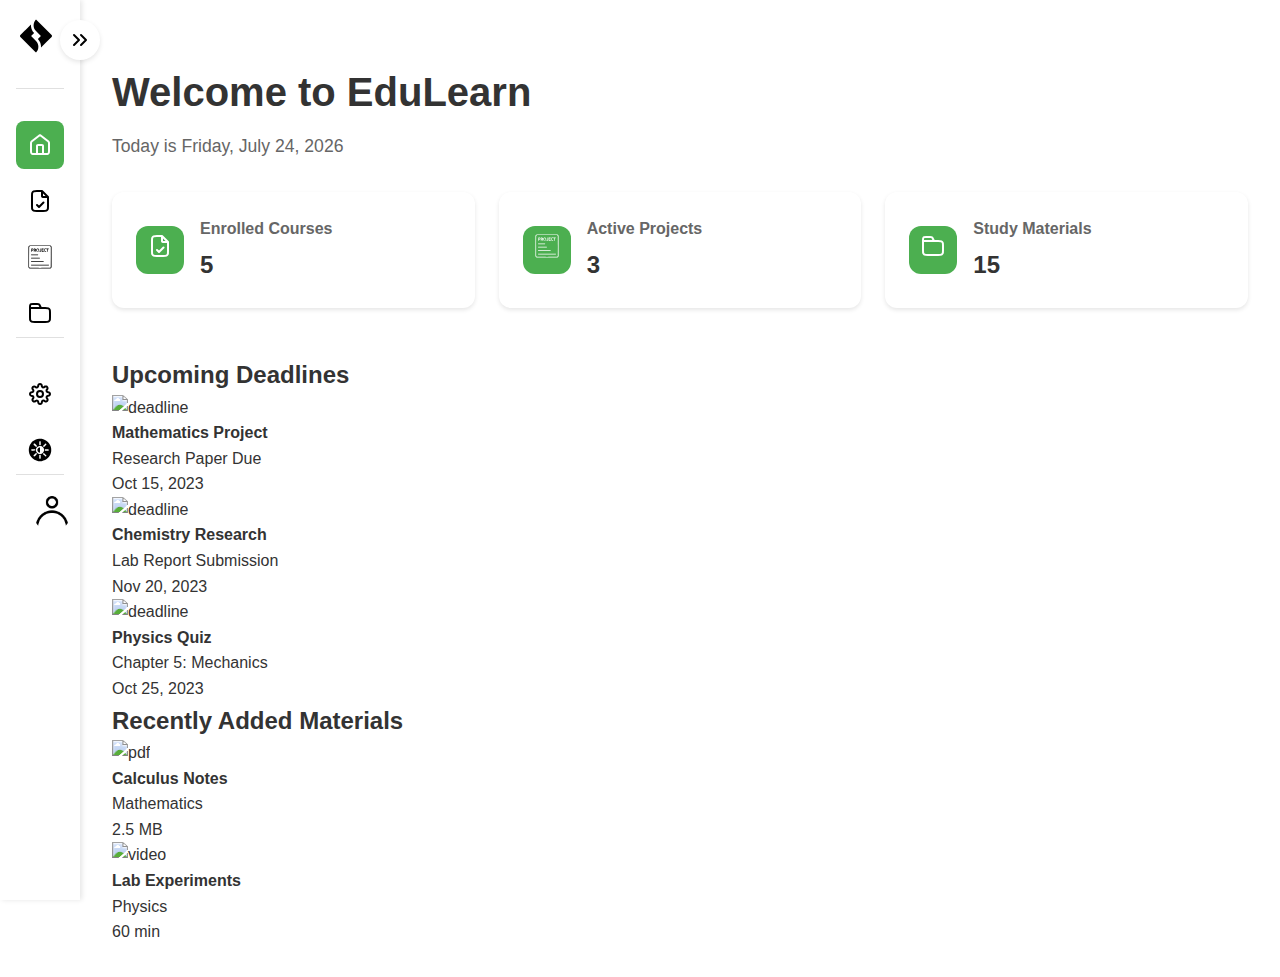
==== index.html @ c1628bc5 "your commit message" ====
<!DOCTYPE html>
<html lang="en">
  <head>
    <meta charset="UTF-8">
    <meta name="viewport" content="width=device-width, initial-scale=1.0">
    <title>Home - EduLearn</title>
    <link rel="stylesheet" href="css/styles.css">
    <link rel="stylesheet" href="css/home.css">
  </head>
  <body>
    <div id="sidebar-placeholder"></div>

    <main class="main-content">
      <div class="home-container">
        <header class="welcome-section">
          <h1>Welcome to EduLearn</h1>
          <p class="date">Today is <span id="currentDate"></span></p>
        </header>

        <div class="quick-stats">
          <div class="stat-card">
            <div class="stat-icon">
              <a href="pages/courses.html">
                <img src="./assets/courses.svg" alt="courses">
              </a>
            </div>
            <div class="stat-info">
              <h3>Enrolled Courses</h3>
              <p class="stat-value">5</p>
            </div>
          </div>

          <div class="stat-card">
            <div class="stat-icon">
              <a href="pages/projects.html">
                <img src="./assets/projects.svg" alt="projects">
              </a>
            </div>
            <div class="stat-info">
              <h3>Active Projects</h3>
              <p class="stat-value">3</p>
            </div>
          </div>

          <div class="stat-card">
            <div class="stat-icon">
              <a href="pages/materials.html">
                <img src="./assets/materials.svg" alt="materials">
              </a>
            </div>
            <div class="stat-info">
              <h3>Study Materials</h3>
              <p class="stat-value">15</p>
            </div>
          </div>
        </div>

        <div class="upcoming-deadlines">
          <h2>Upcoming Deadlines</h2>
          <div class="deadline-list">
            <div class="deadline-item">
              <div class="deadline-icon">
                <img src="./assets/calendar.svg" alt="deadline">
              </div>
              <div class="deadline-details">
                <h4>Mathematics Project</h4>
                <p>Research Paper Due</p>
                <span class="deadline-date">Oct 15, 2023</span>
              </div>
            </div>

            <div class="deadline-item">
              <div class="deadline-icon">
                <img src="./assets/calendar.svg" alt="deadline">
              </div>
              <div class="deadline-details">
                <h4>Chemistry Research</h4>
                <p>Lab Report Submission</p>
                <span class="deadline-date">Nov 20, 2023</span>
              </div>
            </div>

            <div class="deadline-item">
              <div class="deadline-icon">
                <img src="./assets/calendar.svg" alt="deadline">
              </div>
              <div class="deadline-details">
                <h4>Physics Quiz</h4>
                <p>Chapter 5: Mechanics</p>
                <span class="deadline-date">Oct 25, 2023</span>
              </div>
            </div>
          </div>
        </div>

        <div class="recent-materials">
          <h2>Recently Added Materials</h2>
          <div class="materials-list">
            <div class="material-item">
              <div class="material-icon">
                <img src="./assets/pdf.svg" alt="pdf">
              </div>
              <div class="material-details">
                <h4>Calculus Notes</h4>
                <p>Mathematics</p>
                <span class="material-size">2.5 MB</span>
              </div>
            </div>

            <div class="material-item">
              <div class="material-icon">
                <img src="./assets/video.svg" alt="video">
              </div>
              <div class="material-details">
                <h4>Lab Experiments</h4>
                <p>Physics</p>
                <span class="material-duration">60 min</span>
              </div>
            </div>
          </div>
        </div>
      </div>
    </main>

    <script src="js/include-sidebar.js"></script>
    <script src="js/navigation.js"></script>
    <script src="js/theme-manager.js"></script>
    <script src="js/home.js"></script>
  </body>
</html>
---- css/styles.css ----
:root {
    /* Light Theme Variables */
    --text-primary: #333333;
    --text-secondary: #666666;
    --bg-light: #ffffff;
    --bg-card: #ffffff;
    --border-color: #e0e0e0;
    --accent-color: #4CAF50;
    --accent-dark: #388E3C;
    --sidebar-width: 80px;
    --sidebar-expanded: 280px;
    --header-height: 60px;
}

/* Dark Theme Variables */
.dark-theme {
    --text-primary: #ffffff;
    --text-secondary: #a0a0a0;
    --bg-dark: #1a1a1a;
    --bg-card: #2d2d2d;
    --border-color-dark: #404040;
    background-color: var(--bg-dark);
}

/* Reset and Base Styles */
* {
    margin: 0;
    padding: 0;
    box-sizing: border-box;
}

body {
    font-family: 'Inter', sans-serif;
    line-height: 1.6;
    color: var(--text-primary);
    background: var(--bg-light);
    transition: background-color 0.3s ease;
}

/* Sidebar Styles */
.sidebar {
    position: fixed;
    left: 0;
    top: 0;
    height: 100vh;
    width: var(--sidebar-width);
    background: var(--bg-light);
    transition: width 0.3s ease;
    box-shadow: 2px 0 5px rgba(0, 0, 0, 0.1);
    z-index: 1000;
    padding: 1rem;
}

.sidebar.expanded {
    width: var(--sidebar-expanded);
}

.sidebar-header {
    display: flex;
    align-items: center;
    padding-bottom: 2rem;
    border-bottom: 1px solid var(--border-color);
}

.logo-wrapper {
    display: flex;
    align-items: center;
    gap: 1rem;
    text-decoration: none;
    color: var(--text-primary);
}

.logo-wrapper img {
    width: 40px;
    height: 40px;
}

.toggle-wrapper {
    position: absolute;
    right: -20px;
    top: 20px;
    z-index: 1001;
}

.toggle-sidebar-btn {
    width: 40px;
    height: 40px;
    border-radius: 50%;
    background: var(--bg-light);
    border: none;
    box-shadow: 0 2px 5px rgba(0, 0, 0, 0.1);
    cursor: pointer;
    display: flex;
    align-items: center;
    justify-content: center;
    transition: transform 0.3s ease;
    margin-left: 8px;
}

.sidebar.expanded .toggle-sidebar-btn {
    transform: rotate(180deg);
}

.sidebar-links {
    margin-top: 2rem;
    display: flex;
    flex-direction: column;
    gap: 0.5rem;
}

.link {
    display: flex;
    align-items: center;
    gap: 1rem;
    padding: 0.8rem;
    text-decoration: none;
    color: var(--text-primary);
    border-radius: 8px;
    transition: background-color 0.3s ease;
}

.link:hover {
    background-color: rgba(0, 0, 0, 0.05);
}

.link.active {
    background-color: var(--accent-color);
    color: white;
}

.link img {
    width: 24px;
    height: 24px;
}

.hidden {
    display: none;
}

.sidebar.expanded .hidden {
    display: block;
}

/* Main Content Styles */
.main-content {
    margin-left: var(--sidebar-width);
    padding: var(--header-height) 2rem 2rem;
    transition: margin-left 0.3s ease;
}

.sidebar.expanded + .main-content {
    margin-left: var(--sidebar-expanded);
}

/* Dark Theme Adjustments */
.dark-theme .sidebar {
    background: var(--bg-dark);
    box-shadow: 2px 0 5px rgba(0, 0, 0, 0.2);
}

.dark-theme .toggle-sidebar-btn {
    background: var(--bg-dark);
}

.dark-theme .toggle-sidebar-btn img {
    filter: invert(1);
}

.dark-theme .link:hover {
    background-color: rgba(255, 255, 255, 0.1);
}

/* Responsive Styles */
@media (max-width: 768px) {
    .sidebar {
        transform: translateX(-100%);
    }

    .sidebar.expanded {
        transform: translateX(0);
    }

    .main-content {
        margin-left: 0;
    }

    .sidebar.expanded + .main-content {
        margin-left: 0;
    }
}

/* User Profile Styles */
.user-profile {
    display: flex;
    align-items: center;
    gap: 1rem;
    padding: 1rem;
    border-top: 1px solid var(--border-color);
    margin-top: auto; /* Push to bottom */
    width: 100%; /* Full width */
}

.user-avatar {
    width: 40px;
    height: 40px;
    border-radius: 50%;
    overflow: hidden;
    flex-shrink: 0; /* Prevent avatar from shrinking */
}

.user-avatar img {
    width: 100%;
    height: 100%;
    object-fit: cover;
}

.user-details {
    overflow: hidden; /* Prevent text overflow */
}

.username {
    font-weight: 500;
    color: var(--text-primary);
    margin-bottom: 0.25rem;
    white-space: nowrap; /* Prevent text wrapping */
}

.user-email {
    font-size: 0.85rem;
    color: var(--text-secondary);
    white-space: nowrap; /* Prevent text wrapping */
}

/* Sidebar Bottom Section */
.sidebar-bottom {
    margin-top: auto; /* Push to bottom */
    width: 100%;
    border-top: 1px solid var(--border-color);
}

/* Dark Theme Adjustments */
.dark-theme .user-profile {
    border-color: var(--border-color-dark);
}

.dark-theme .sidebar-bottom {
    border-color: var(--border-color-dark);
}

/* Path-specific visibility */
.index-path {
    display: none;
}

.subdir-path {
    display: none;
}

/* Show correct paths based on page location */
body[data-page="index"] .index-path {
    display: block;
}

body:not([data-page="index"]) .subdir-path {
    display: block;
}

/* Sidebar link active state */
.sidebar-links .link {
    position: relative;
    display: flex;
    align-items: center;
    padding: 12px;
    text-decoration: none;
    color: var(--text-primary);
    transition: background-color 0.3s;
}

.sidebar-links .link.active {
    background-color: #4CAF50; /* Green color */
    color: white;
}

.sidebar-links .link.active img {
    filter: brightness(0) invert(1); /* Makes the icon white when active */
}

.sidebar-links .link:hover {
    background-color: rgba(76, 175, 80, 0.1); /* Light green on hover */
}

/* Icon color handling for dark theme */
.dark-theme .sidebar img,
.dark-theme .sidebar-links .link img,
.dark-theme .user-profile img,
.dark-theme .toggle-sidebar-btn img {
    filter: brightness(0) invert(1); /* Makes icons white */
}

/* Keep profile picture and logo normal */
.dark-theme .user-avatar img,
.dark-theme .logo-wrapper img {
    filter: none; /* Reset filter for these specific images */
}

/* Sidebar link hover and active states in dark mode */
.dark-theme .sidebar-links .link:hover {
    background-color: rgba(255, 255, 255, 0.1);
}

.dark-theme .sidebar-links .link.active {
    background-color: #4CAF50; /* Keep the green background for active state */
}

/* Optional: if you want to adjust the opacity of icons in dark mode */
.dark-theme .sidebar-links .link:not(.active) img {
    opacity: 0.8;
}

/* Theme toggle button styles */
.theme-toggle {
    width: 100%;
    background: none;
    border: none;
    cursor: pointer;
    padding: 12px;
    display: flex;
    align-items: center;
    gap: 1rem;
    color: var(--text-primary);
    border-radius: 8px;
}

/* Dark theme specific styles */
.dark-theme .theme-toggle {
    background-color: #1a1a1a; /* Dark background */
    color: white; /* White text */
}

.dark-theme .theme-toggle img {
    filter: brightness(0) invert(1); /* White icon */
}

.dark-theme .theme-toggle:hover {
    background-color: rgba(255, 255, 255, 0.1);
}

/* Make the toggle theme button match other sidebar links */
.theme-toggle {
    text-align: left;
    font-size: inherit;
    font-family: inherit;
    width: 100%;
}

.theme-toggle span {
    color: inherit;
}

/* Optional: Add transition for smooth color changes */
.theme-toggle {
    transition: background-color 0.3s, color 0.3s;
}
---- css/home.css ----
/* Home Page Styles */
.home-container {
    max-width: 1200px;
    margin: 0 auto;
}

/* Welcome Section */
.welcome-section {
    margin-bottom: 2rem;
}

.welcome-section h1 {
    font-size: 2.5rem;
    color: var(--text-primary);
    margin-bottom: 0.5rem;
}

.date {
    color: var(--text-secondary);
    font-size: 1.1rem;
}

/* Quick Stats */
.quick-stats {
    display: grid;
    grid-template-columns: repeat(auto-fit, minmax(250px, 1fr));
    gap: 1.5rem;
    margin-bottom: 3rem;
}

.stat-card {
    background: var(--bg-card);
    padding: 1.5rem;
    border-radius: 12px;
    display: flex;
    align-items: center;
    gap: 1rem;
    box-shadow: 0 2px 4px rgba(0, 0, 0, 0.1);
    transition: transform 0.3s ease;
}

.stat-card:hover {
    transform: translateY(-5px);
}

.stat-icon {
    width: 48px;
    height: 48px;
    border-radius: 12px;
    background: var(--accent-color);
    display: flex;
    align-items: center;
    justify-content: center;
}

.stat-icon img {
    width: 24px;
    height: 24px;
    filter: brightness(0) invert(1);
}

.stat-info h3 {
    font-size: 1rem;
    color: var(--text-secondary);
    margin-bottom: 0.25rem;
}

.stat-value {
    font-size: 1.5rem;
    font-weight: bold;
    color: var(--text-primary);
}

/* Recent Activity */
.recent-activity {
    background: var(--bg-card);
    padding: 2rem;
    border-radius: 12px;
    box-shadow: 0 2px 4px rgba(0, 0, 0, 0.1);
}

.recent-activity h2 {
    font-size: 1.5rem;
    margin-bottom: 1.5rem;
    color: var(--text-primary);
}

.activity-list {
    display: flex;
    flex-direction: column;
    gap: 1rem;
}

.activity-item {
    display: flex;
    align-items: center;
    gap: 1rem;
    padding: 1rem;
    border-radius: 8px;
    background: var(--bg-light);
    transition: background-color 0.3s ease;
}

.activity-item:hover {
    background: rgba(0, 0, 0, 0.05);
}

.activity-icon {
    width: 40px;
    height: 40px;
    border-radius: 8px;
    background: var(--accent-color);
    display: flex;
    align-items: center;
    justify-content: center;
}

.activity-icon img {
    width: 20px;
    height: 20px;
    filter: brightness(0) invert(1);
}

.activity-details h4 {
    font-size: 1rem;
    color: var(--text-primary);
    margin-bottom: 0.25rem;
}

.activity-details p {
    color: var(--text-secondary);
    font-size: 0.9rem;
    margin-bottom: 0.25rem;
}

.activity-time {
    font-size: 0.8rem;
    color: var(--text-secondary);
}

/* Dark Theme Adjustments */
.dark-theme .stat-card {
    background: var(--bg-card);
    box-shadow: 0 2px 4px rgba(0, 0, 0, 0.2);
}

.dark-theme .activity-item {
    background: var(--bg-dark);
}

.dark-theme .activity-item:hover {
    background: rgba(255, 255, 255, 0.1);
}

/* Responsive Styles */
@media (max-width: 768px) {
    .welcome-section h1 {
        font-size: 2rem;
    }

    .quick-stats {
        grid-template-columns: 1fr;
    }

    .recent-activity {
        padding: 1.5rem;
    }
}
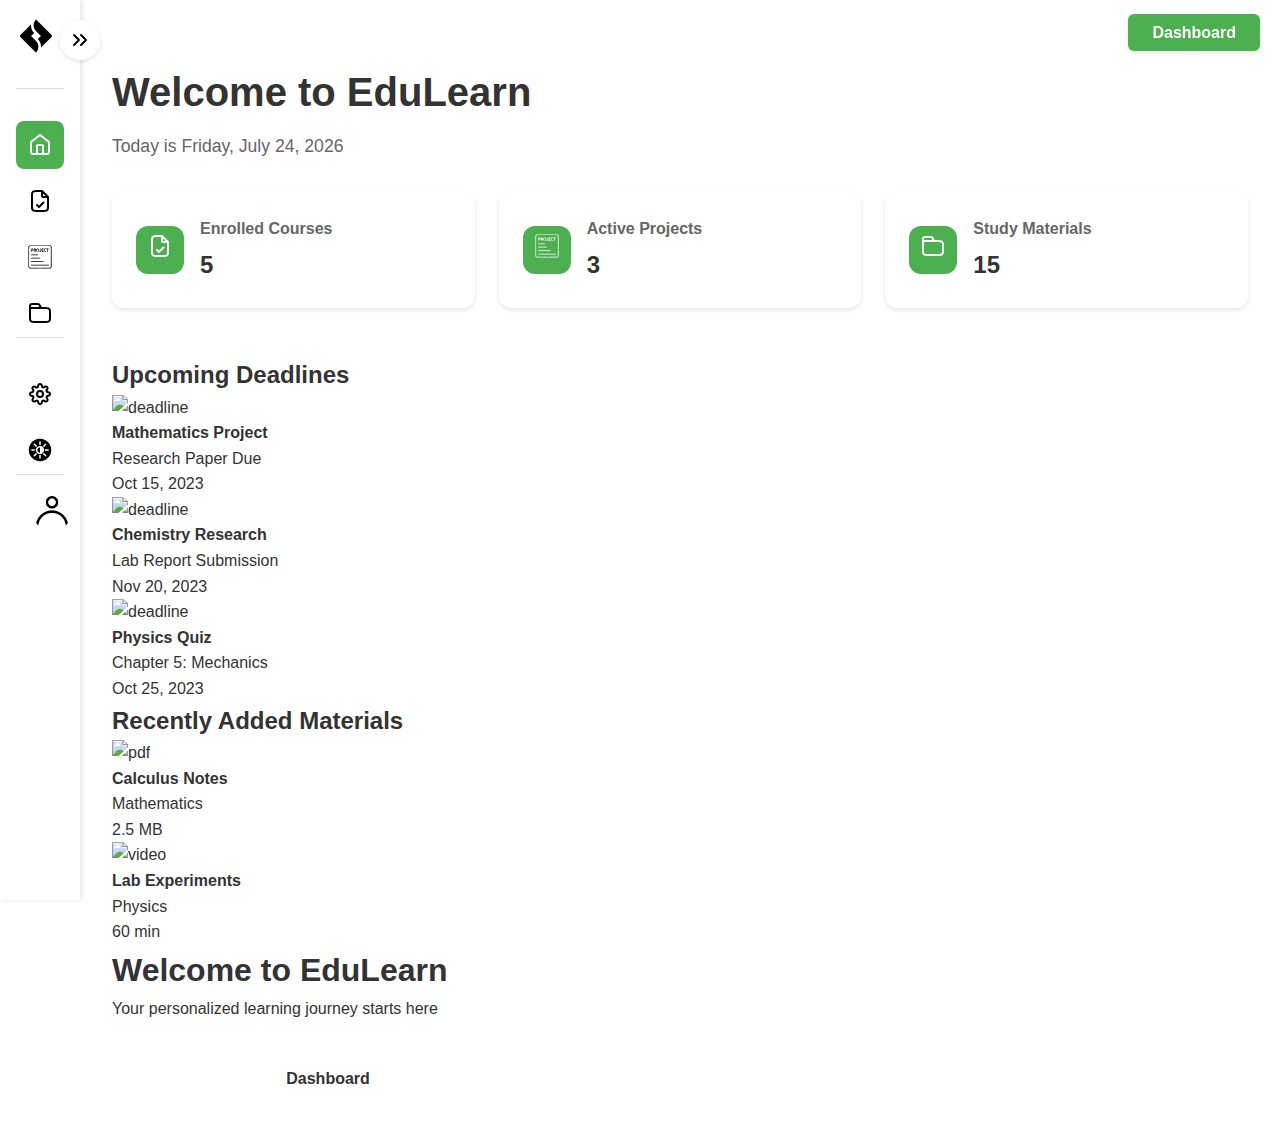
==== commit 10879c08: "Added dashboard button to top-right corner" ====
--- a/index.html
+++ b/index.html
@@ -8,6 +8,10 @@
     <link rel="stylesheet" href="css/home.css">
   </head>
   <body>
+    <div class="top-nav">
+        <a href="pages/dashboard.html" class="btn dashboard-btn">Dashboard</a>
+    </div>
+
     <div id="sidebar-placeholder"></div>
 
     <main class="main-content">
@@ -119,6 +123,15 @@
             </div>
           </div>
         </div>
+
+        <div class="hero-content">
+          <h1>Welcome to EduLearn</h1>
+          <p>Your personalized learning journey starts here</p>
+          <div class="cta-buttons">
+            <a href="pages/courses.html" class="btn primary-btn">Get Started</a>
+            <a href="pages/dashboard.html" class="btn secondary-btn">Dashboard</a>
+          </div>
+        </div>
       </div>
     </main>
 
--- a/css/styles.css
+++ b/css/styles.css
@@ -361,3 +361,77 @@
 .theme-toggle {
     transition: background-color 0.3s, color 0.3s;
 }
+
+.cta-buttons {
+    display: flex;
+    gap: 1rem;
+    margin-top: 2rem;
+}
+
+.btn {
+    padding: 12px 24px;
+    border-radius: 6px;
+    font-weight: 600;
+    text-decoration: none;
+    transition: all 0.3s ease;
+}
+
+.primary-btn {
+    background-color: var(--primary-color);
+    color: white;
+}
+
+.primary-btn:hover {
+    background-color: var(--primary-color-dark);
+    transform: translateY(-2px);
+}
+
+.secondary-btn {
+    background-color: transparent;
+    color: var(--primary-color);
+    border: 2px solid var(--primary-color);
+}
+
+.secondary-btn:hover {
+    background-color: var(--primary-color);
+    color: white;
+    transform: translateY(-2px);
+}
+
+/* Top Navigation Styles */
+.top-nav {
+    position: fixed;
+    top: 20px;
+    right: 20px;
+    z-index: 1000;
+}
+
+.dashboard-btn {
+    padding: 10px 24px;
+    border-radius: 6px;
+    font-weight: 600;
+    text-decoration: none;
+    background-color: var(--accent-color);
+    color: white;
+    transition: all 0.3s ease;
+    box-shadow: 0 2px 5px rgba(0, 0, 0, 0.1);
+}
+
+.dashboard-btn:hover {
+    background-color: var(--accent-dark);
+    transform: translateY(-2px);
+    box-shadow: 0 4px 8px rgba(0, 0, 0, 0.15);
+}
+
+/* Adjust for mobile devices */
+@media (max-width: 768px) {
+    .top-nav {
+        top: 10px;
+        right: 10px;
+    }
+    
+    .dashboard-btn {
+        padding: 8px 16px;
+        font-size: 0.9rem;
+    }
+}
